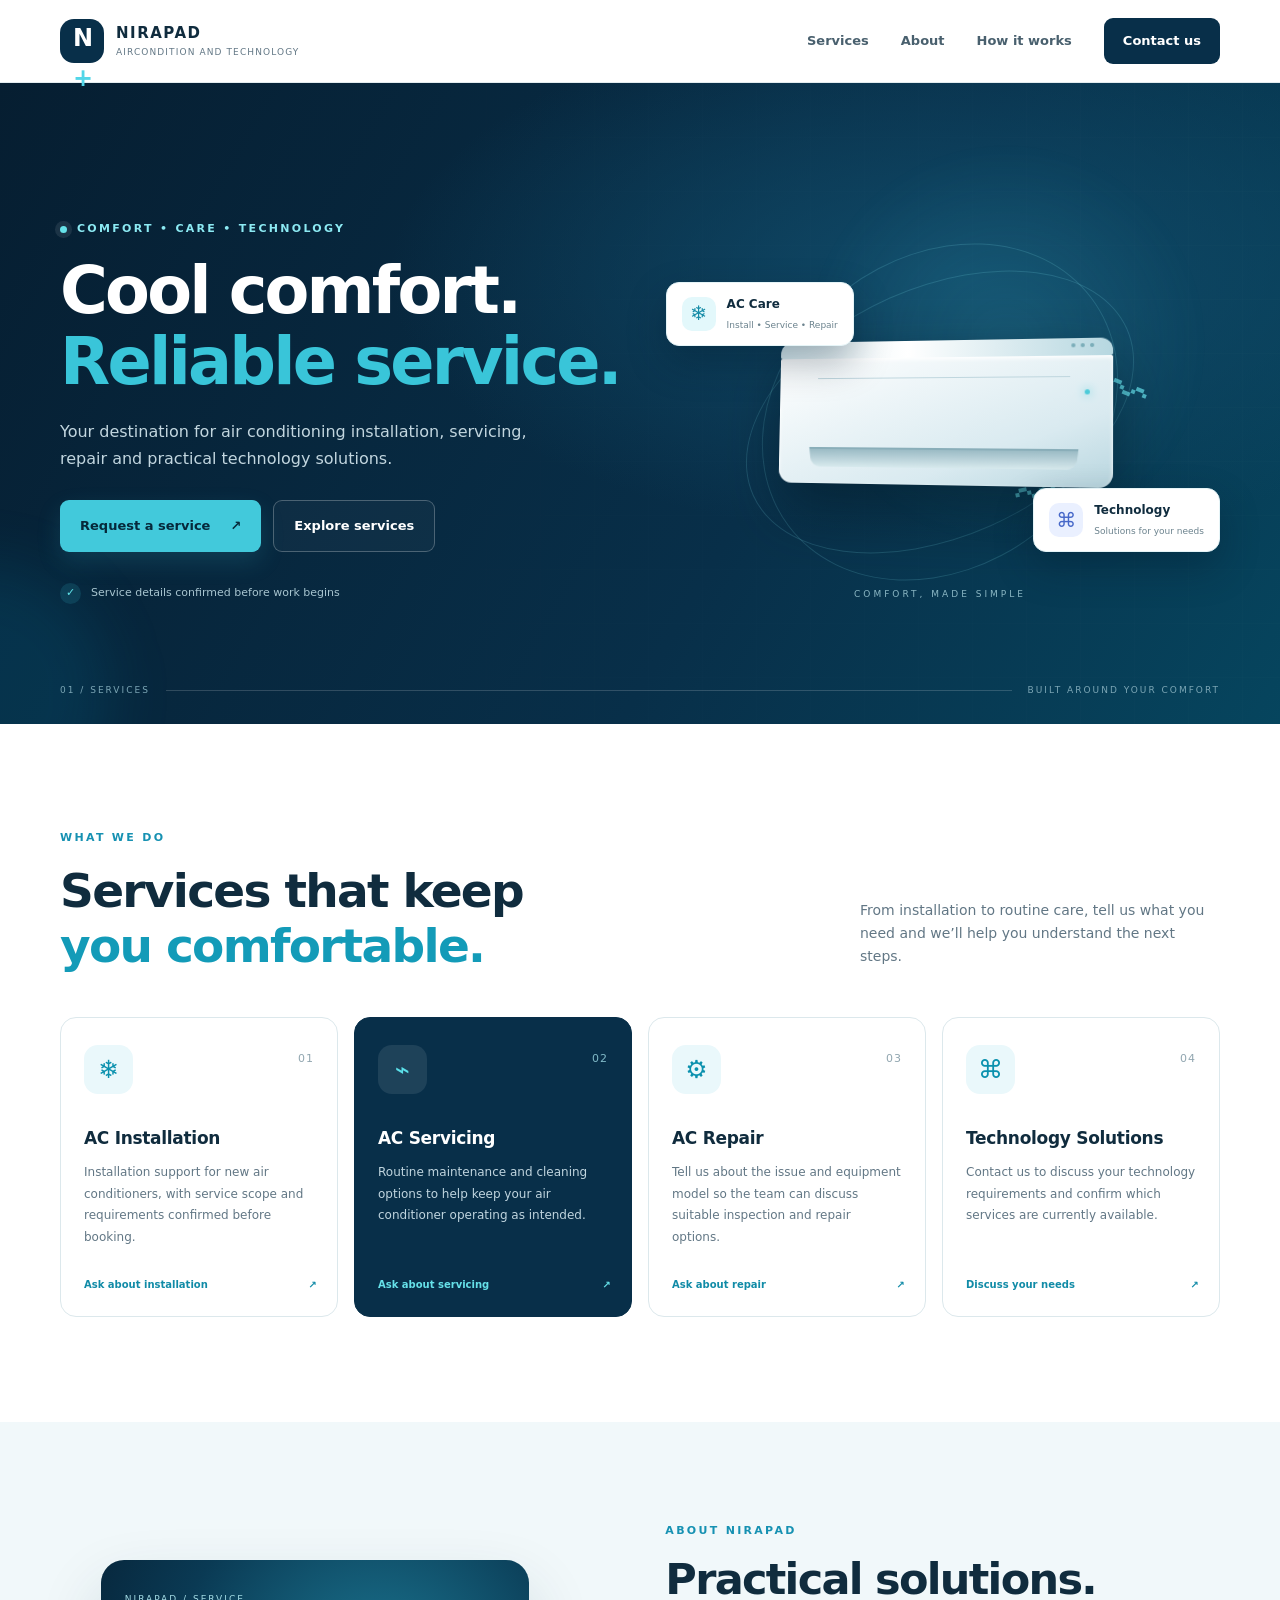
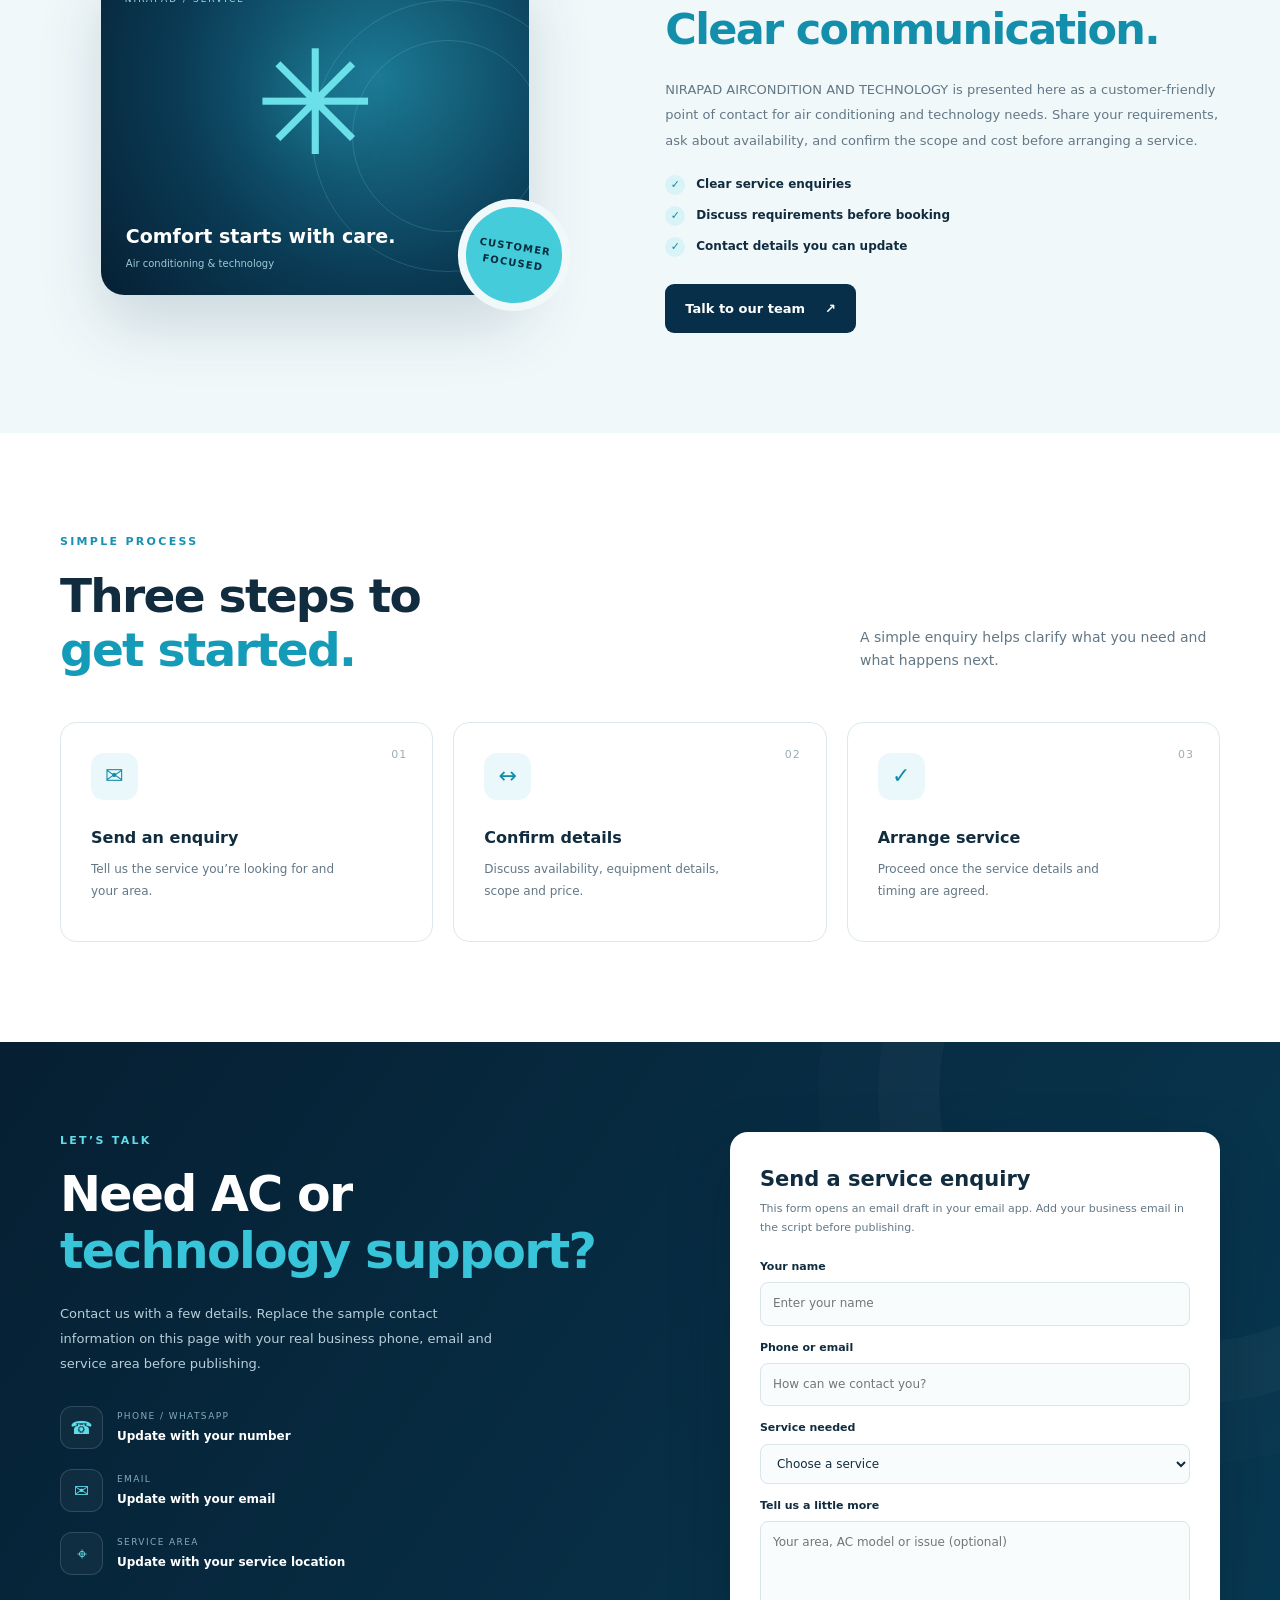
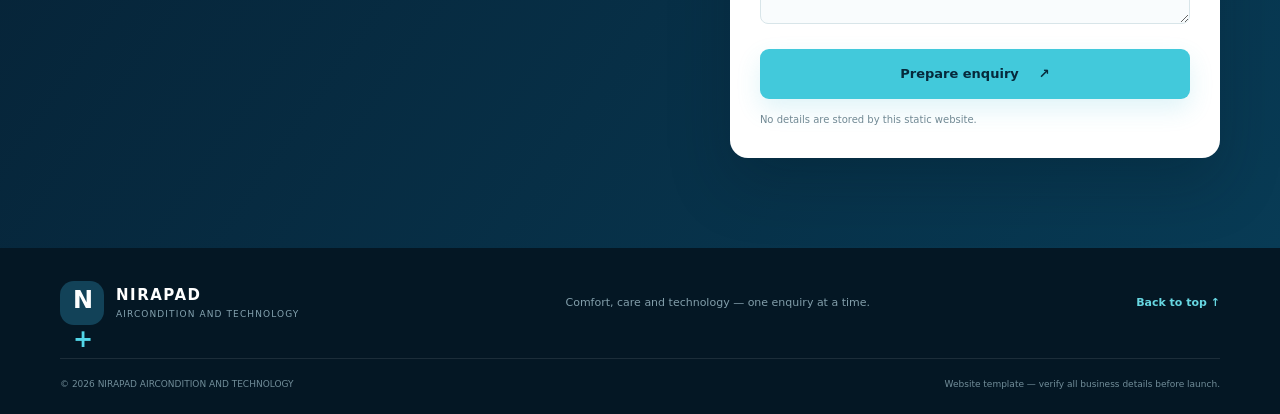
==== index.html @ 01ef5a11 "Add files via upload" ====
<!doctype html>
<html lang="en">
<head>
  <meta charset="utf-8">
  <meta name="viewport" content="width=device-width, initial-scale=1">
  <meta name="theme-color" content="#082f49">
  <meta name="description" content="NIRAPAD AIRCONDITION AND TECHNOLOGY — air conditioner installation, servicing, repair and technology solutions. Contact us for service details.">
  <meta property="og:title" content="NIRAPAD AIRCONDITION AND TECHNOLOGY">
  <meta property="og:description" content="Air conditioning and technology services.">
  <meta property="og:type" content="website">
  <title>NIRAPAD AIRCONDITION AND TECHNOLOGY | AC & Technology Services</title>
  <link rel="icon" href="assets/favicon.svg" type="image/svg+xml">
  <link rel="stylesheet" href="styles.css">
  <script type="application/ld+json">
  {
    "@context": "https://schema.org",
    "@type": "HVACBusiness",
    "name": "NIRAPAD AIRCONDITION AND TECHNOLOGY",
    "description": "Air conditioner installation, servicing, repair and technology services.",
    "areaServed": "Bangladesh",
    "serviceType": [
      "Air conditioner installation",
      "Air conditioner servicing",
      "Air conditioner repair",
      "Technology services"
    ]
  }
  </script>
</head>
<body>
  <a class="skip-link" href="#main">Skip to content</a>
  <header class="site-header">
    <div class="container nav-wrap">
      <a class="brand" href="#home" aria-label="Nirapad Aircondition and Technology home">
        <span class="brand-mark" aria-hidden="true">N<span>+</span></span>
        <span class="brand-text"><strong>NIRAPAD</strong><small>AIRCONDITION AND TECHNOLOGY</small></span>
      </a>
      <button class="menu-toggle" aria-expanded="false" aria-controls="nav-links" aria-label="Open navigation">☰</button>
      <nav id="nav-links" class="nav-links" aria-label="Main navigation">
        <a href="#services">Services</a><a href="#about">About</a><a href="#process">How it works</a><a class="nav-cta" href="#contact">Contact us</a>
      </nav>
    </div>
  </header>

  <main id="main">
    <section class="hero" id="home">
      <div class="hero-glow glow-one"></div><div class="hero-glow glow-two"></div>
      <div class="container hero-grid">
        <div class="hero-copy">
          <p class="eyebrow"><span class="pulse"></span> COMFORT • CARE • TECHNOLOGY</p>
          <h1>Cool comfort.<br><span>Reliable service.</span></h1>
          <p class="hero-lead">Your destination for air conditioning installation, servicing, repair and practical technology solutions.</p>
          <div class="hero-actions"><a class="button button-primary" href="#contact">Request a service <span aria-hidden="true">↗</span></a><a class="button button-ghost" href="#services">Explore services</a></div>
          <div class="trust-row"><span class="trust-icon">✓</span><span>Service details confirmed before work begins</span></div>
        </div>
        <div class="hero-art" aria-label="Decorative air conditioning illustration">
          <div class="art-orbit orbit-a"></div><div class="art-orbit orbit-b"></div>
          <div class="aircon-unit">
            <div class="unit-top"><span></span><span></span><span></span></div>
            <div class="unit-front"><div class="unit-line"></div><div class="unit-vent"></div><div class="unit-light"></div></div>
          </div>
          <div class="air-flow flow-a">〰</div><div class="air-flow flow-b">〰</div><div class="air-flow flow-c">〰</div>
          <div class="floating-chip chip-one"><span class="chip-icon">❄</span><span><strong>AC Care</strong><small>Install • Service • Repair</small></span></div>
          <div class="floating-chip chip-two"><span class="chip-icon chip-tech">⌘</span><span><strong>Technology</strong><small>Solutions for your needs</small></span></div>
          <div class="art-caption">COMFORT, MADE SIMPLE</div>
        </div>
      </div>
      <div class="container hero-bottom"><span>01 / SERVICES</span><span class="bottom-rule"></span><span>BUILT AROUND YOUR COMFORT</span></div>
    </section>

    <section class="section services-section" id="services">
      <div class="container">
        <div class="section-heading"><div><p class="eyebrow">WHAT WE DO</p><h2>Services that keep<br><span>you comfortable.</span></h2></div><p class="section-intro">From installation to routine care, tell us what you need and we’ll help you understand the next steps.</p></div>
        <div class="service-grid">
          <article class="service-card"><div class="service-icon">❄</div><span class="card-number">01</span><h3>AC Installation</h3><p>Installation support for new air conditioners, with service scope and requirements confirmed before booking.</p><a href="#contact" class="text-link">Ask about installation <span>↗</span></a></article>
          <article class="service-card featured"><div class="service-icon">⌁</div><span class="card-number">02</span><h3>AC Servicing</h3><p>Routine maintenance and cleaning options to help keep your air conditioner operating as intended.</p><a href="#contact" class="text-link">Ask about servicing <span>↗</span></a></article>
          <article class="service-card"><div class="service-icon">⚙</div><span class="card-number">03</span><h3>AC Repair</h3><p>Tell us about the issue and equipment model so the team can discuss suitable inspection and repair options.</p><a href="#contact" class="text-link">Ask about repair <span>↗</span></a></article>
          <article class="service-card"><div class="service-icon">⌘</div><span class="card-number">04</span><h3>Technology Solutions</h3><p>Contact us to discuss your technology requirements and confirm which services are currently available.</p><a href="#contact" class="text-link">Discuss your needs <span>↗</span></a></article>
        </div>
      </div>
    </section>

    <section class="about-section" id="about">
      <div class="container about-grid">
        <div class="about-visual"><div class="about-panel"><span class="panel-label">NIRAPAD / SERVICE</span><div class="big-snow">✳</div><div class="panel-bottom"><strong>Comfort starts with care.</strong><span>Air conditioning & technology</span></div></div><div class="about-stamp">CUSTOMER<br>FOCUSED</div></div>
        <div class="about-copy"><p class="eyebrow">ABOUT NIRAPAD</p><h2>Practical solutions.<br><span>Clear communication.</span></h2><p>NIRAPAD AIRCONDITION AND TECHNOLOGY is presented here as a customer-friendly point of contact for air conditioning and technology needs. Share your requirements, ask about availability, and confirm the scope and cost before arranging a service.</p><ul class="check-list"><li><span>✓</span> Clear service enquiries</li><li><span>✓</span> Discuss requirements before booking</li><li><span>✓</span> Contact details you can update</li></ul><a class="button button-dark" href="#contact">Talk to our team <span>↗</span></a></div>
      </div>
    </section>

    <section class="section process-section" id="process">
      <div class="container"><div class="section-heading"><div><p class="eyebrow">SIMPLE PROCESS</p><h2>Three steps to<br><span>get started.</span></h2></div><p class="section-intro">A simple enquiry helps clarify what you need and what happens next.</p></div>
        <div class="process-grid"><div class="process-step"><span class="step-no">01</span><div class="step-icon">✉</div><h3>Send an enquiry</h3><p>Tell us the service you’re looking for and your area.</p></div><div class="process-step"><span class="step-no">02</span><div class="step-icon">↔</div><h3>Confirm details</h3><p>Discuss availability, equipment details, scope and price.</p></div><div class="process-step"><span class="step-no">03</span><div class="step-icon">✓</div><h3>Arrange service</h3><p>Proceed once the service details and timing are agreed.</p></div></div>
      </div>
    </section>

    <section class="contact-section" id="contact">
      <div class="container contact-grid">
        <div class="contact-copy"><p class="eyebrow">LET’S TALK</p><h2>Need AC or<br><span>technology support?</span></h2><p>Contact us with a few details. Replace the sample contact information on this page with your real business phone, email and service area before publishing.</p>
          <div class="contact-detail"><span class="detail-icon">☎</span><div><small>PHONE / WHATSAPP</small><strong>Update with your number</strong></div></div>
          <div class="contact-detail"><span class="detail-icon">✉</span><div><small>EMAIL</small><strong>Update with your email</strong></div></div>
          <div class="contact-detail"><span class="detail-icon">⌖</span><div><small>SERVICE AREA</small><strong>Update with your service location</strong></div></div>
        </div>
        <form class="contact-form" id="enquiry-form">
          <h3>Send a service enquiry</h3><p>This form opens an email draft in your email app. Add your business email in the script before publishing.</p>
          <label for="customer-name">Your name</label><input id="customer-name" name="name" autocomplete="name" placeholder="Enter your name" required>
          <label for="customer-contact">Phone or email</label><input id="customer-contact" name="contact" placeholder="How can we contact you?" required>
          <label for="service-type">Service needed</label><select id="service-type" name="service" required><option value="">Choose a service</option><option>AC Installation</option><option>AC Servicing</option><option>AC Repair</option><option>Technology Solutions</option><option>Other enquiry</option></select>
          <label for="message">Tell us a little more</label><textarea id="message" name="message" rows="4" placeholder="Your area, AC model or issue (optional)"></textarea>
          <button class="button button-primary form-submit" type="submit">Prepare enquiry <span>↗</span></button>
          <p class="form-note" id="form-note" role="status">No details are stored by this static website.</p>
        </form>
      </div>
    </section>
  </main>
  <footer class="site-footer"><div class="container footer-main"><a class="brand brand-footer" href="#home"><span class="brand-mark">N<span>+</span></span><span class="brand-text"><strong>NIRAPAD</strong><small>AIRCONDITION AND TECHNOLOGY</small></span></a><p>Comfort, care and technology — one enquiry at a time.</p><a href="#home" class="back-top">Back to top ↑</a></div><div class="container footer-bottom"><span>© <span id="year"></span> NIRAPAD AIRCONDITION AND TECHNOLOGY</span><span>Website template — verify all business details before launch.</span></div></footer>
  <script src="script.js"></script>
</body>
</html>
---- styles.css ----
:root{--navy:#082f49;--deep:#061e31;--blue:#0b789a;--cyan:#52d6e8;--ice:#eaf8fb;--ink:#102c3e;--muted:#627785;--white:#fff;--line:#dce8ec;--radius:20px;--shadow:0 22px 60px rgba(4,36,55,.12)}*{box-sizing:border-box}html{scroll-behavior:smooth;scroll-padding-top:90px}body{margin:0;font-family:Inter,ui-sans-serif,system-ui,-apple-system,BlinkMacSystemFont,"Segoe UI",sans-serif;color:var(--ink);background:#fff;line-height:1.65}a{color:inherit;text-decoration:none}button,input,select,textarea{font:inherit}.container{width:min(1160px,calc(100% - 44px));margin-inline:auto}.skip-link{position:absolute;left:-999px;top:10px;background:#fff;padding:10px;z-index:100}.skip-link:focus{left:10px}.site-header{position:sticky;top:0;z-index:50;background:rgba(255,255,255,.94);backdrop-filter:blur(14px);border-bottom:1px solid rgba(220,232,236,.8)}.nav-wrap{height:82px;display:flex;align-items:center;justify-content:space-between;gap:24px}.brand{display:flex;align-items:center;gap:12px}.brand-mark{width:44px;height:44px;border-radius:14px;display:grid;place-items:center;background:var(--navy);color:#fff;font-size:24px;font-weight:900;letter-spacing:-2px;position:relative}.brand-mark span{color:var(--cyan)}.brand-text{display:flex;flex-direction:column;line-height:1.2}.brand-text strong{font-size:15px;letter-spacing:1.5px}.brand-text small{font-size:9px;letter-spacing:1.1px;color:var(--muted);margin-top:5px}.nav-links{display:flex;align-items:center;gap:32px;font-size:13px;font-weight:650;color:#49606e}.nav-links a:hover{color:var(--blue)}.nav-links .nav-cta{padding:12px 19px;border-radius:9px;background:var(--navy);color:#fff}.menu-toggle{display:none;border:0;background:var(--ice);border-radius:10px;padding:9px 12px;color:var(--navy);font-size:20px}.hero{position:relative;overflow:hidden;background:radial-gradient(ellipse at 75% 30%,#104a68 0%,transparent 42%),linear-gradient(120deg,#061e31 0%,#082f49 60%,#06455e 100%);color:#fff;padding:94px 0 26px}.hero:after{content:"";position:absolute;inset:0;opacity:.13;background-image:linear-gradient(rgba(255,255,255,.08) 1px,transparent 1px),linear-gradient(90deg,rgba(255,255,255,.08) 1px,transparent 1px);background-size:54px 54px;mask-image:linear-gradient(90deg,transparent,#000)}.hero-glow{position:absolute;border-radius:50%;filter:blur(2px);pointer-events:none}.glow-one{width:420px;height:420px;right:5%;top:8%;background:radial-gradient(circle,rgba(82,214,232,.13),transparent 68%)}.glow-two{width:260px;height:260px;left:-150px;bottom:-100px;background:rgba(0,167,208,.12);filter:blur(30px)}.hero-grid{position:relative;z-index:1;display:grid;grid-template-columns:1fr 1fr;align-items:center;gap:40px;min-height:470px}.eyebrow{font-size:11px;letter-spacing:2.3px;font-weight:800;color:#1691b2;margin:0 0 17px}.hero .eyebrow{color:#8ceaf3;display:flex;align-items:center;gap:10px}.pulse{width:7px;height:7px;background:#66e2e9;border-radius:50%;box-shadow:0 0 0 5px #ffffff16}.hero h1{font-size:clamp(42px,5.1vw,68px);letter-spacing:-2.8px;line-height:1.08;margin:0;font-weight:800}.hero h1 span,.section-heading h2 span,.about-copy h2 span,.contact-copy h2 span{color:#39c5d9}.hero-lead{max-width:480px;color:#c2d6df;font-size:16px;margin:23px 0 28px}.hero-actions{display:flex;gap:12px;flex-wrap:wrap}.button{display:inline-flex;align-items:center;justify-content:center;gap:20px;border:0;border-radius:9px;padding:14px 20px;font-size:13px;font-weight:750;cursor:pointer;transition:transform .2s,background .2s}.button:hover{transform:translateY(-2px)}.button-primary{background:#42c9db;color:#06293b;box-shadow:0 10px 24px #35b9d229}.button-ghost{border:1px solid #ffffff40;color:#fff;background:#ffffff08}.button-dark{background:var(--navy);color:#fff}.trust-row{display:flex;align-items:center;gap:10px;color:#a8c5d0;font-size:11px;margin-top:31px}.trust-icon{display:grid;place-items:center;width:21px;height:21px;border-radius:50%;background:#36c5d526;color:#60e3e9;font-weight:900}.hero-art{height:400px;position:relative;display:grid;place-items:center}.aircon-unit{width:min(340px,76%);height:145px;position:relative;z-index:3;filter:drop-shadow(0 28px 30px #00111e80);transform:perspective(900px) rotateY(-12deg) rotateX(3deg)}.unit-top{height:17px;background:linear-gradient(90deg,#dceef3,#fff 40%,#b6d7e0);border-radius:12px 12px 2px 2px;display:flex;justify-content:flex-end;gap:5px;padding:5px 18px}.unit-top span{width:4px;height:4px;border-radius:50%;background:#7aadb9}.unit-front{height:128px;background:linear-gradient(160deg,#fff,#d9eaf0 70%,#b8d6df);border-radius:2px 2px 14px 14px;position:relative;box-shadow:inset 0 2px 4px #fff}.unit-line{position:absolute;left:12%;right:12%;top:20px;height:1px;background:#bfd6de}.unit-vent{position:absolute;left:10%;right:10%;bottom:17px;height:20px;border-radius:0 0 9px 9px;background:linear-gradient(#9bbbc5,#d7e9ed);border-top:2px solid #89aeb9;transform:perspective(100px) rotateX(-5deg)}.unit-light{position:absolute;right:22px;top:33px;width:5px;height:5px;background:#4ccbd9;border-radius:50%;box-shadow:0 0 9px #4ccbd9}.art-orbit{position:absolute;border:1px solid #7adbe52e;border-radius:50%;transform:rotate(-24deg)}.orbit-a{width:410px;height:250px}.orbit-b{width:310px;height:380px;transform:rotate(53deg)}.air-flow{position:absolute;color:#60d9e6;font-size:64px;font-weight:200;opacity:.8}.flow-a{top:68px;left:22%;transform:rotate(-23deg)}.flow-b{right:13%;top:125px;transform:rotate(22deg)}.flow-c{right:25%;bottom:65px;transform:rotate(-12deg)}.floating-chip{position:absolute;z-index:4;display:flex;align-items:center;gap:11px;background:#fff;color:var(--ink);border:1px solid #e5f4f7;border-radius:13px;padding:12px 15px;box-shadow:0 16px 38px #001b2c55}.floating-chip strong,.floating-chip small{display:block}.floating-chip strong{font-size:12px}.floating-chip small{font-size:9px;color:#6c838e;margin-top:3px}.chip-icon{width:34px;height:34px;display:grid;place-items:center;border-radius:10px;background:#e3f8fb;color:#168ca7;font-size:20px}.chip-tech{background:#eaf0ff;color:#4768c9}.chip-one{left:1%;top:70px}.chip-two{right:0;bottom:60px}.art-caption{position:absolute;bottom:10px;font-size:9px;letter-spacing:3px;color:#8bb7c4}.hero-bottom{position:relative;z-index:1;display:flex;align-items:center;gap:16px;color:#7ca6b5;font-size:9px;letter-spacing:2px;margin-top:36px}.bottom-rule{height:1px;flex:1;background:#ffffff2a}.section{padding:105px 0}.section-heading{display:flex;align-items:end;justify-content:space-between;gap:40px;margin-bottom:44px}.section-heading h2,.about-copy h2,.contact-copy h2{font-size:clamp(32px,4vw,47px);line-height:1.16;letter-spacing:-1.7px;margin:0;font-weight:800}.section-heading h2 span{color:#139bb8}.section-intro{max-width:360px;color:var(--muted);font-size:14px;margin:0 0 5px}.service-grid{display:grid;grid-template-columns:repeat(4,1fr);gap:16px}.service-card{position:relative;border:1px solid var(--line);border-radius:16px;padding:27px 23px 24px;min-height:300px;transition:transform .25s,box-shadow .25s,border .25s;background:#fff;overflow:hidden}.service-card:hover{transform:translateY(-5px);box-shadow:var(--shadow);border-color:#a5dce5}.service-card.featured{background:var(--navy);color:#fff;border-color:var(--navy)}.service-icon{width:49px;height:49px;border-radius:14px;background:var(--ice);color:#0b91ae;display:grid;place-items:center;font-size:25px;margin-bottom:30px}.featured .service-icon{background:#ffffff17;color:#5be0e9}.card-number{position:absolute;right:23px;top:32px;font-size:11px;color:#91a6b0;letter-spacing:1px}.featured .card-number{color:#80b9c7}.service-card h3{font-size:17px;margin:0 0 10px;letter-spacing:-.3px}.service-card p{font-size:12px;line-height:1.8;color:var(--muted);margin:0 0 21px}.featured p{color:#c0d5df}.text-link{position:absolute;bottom:23px;left:23px;right:20px;font-size:10px;font-weight:800;color:#118ba7;display:flex;justify-content:space-between;gap:8px}.featured .text-link{color:#66e1e9}.about-section{background:#f1f8fa;padding:100px 0}.about-grid{display:grid;grid-template-columns:.92fr 1fr;gap:95px;align-items:center}.about-visual{height:400px;position:relative;display:grid;place-items:center}.about-panel{height:335px;width:84%;border-radius:23px;background:radial-gradient(circle at 65% 35%,#1c7994,#0a3a54 58%,#061f33);position:relative;overflow:hidden;box-shadow:0 30px 65px #06354c29;color:#fff;padding:24px}.about-panel:before,.about-panel:after{content:"";position:absolute;border:1px solid #9ae8f12b;border-radius:50%;width:270px;height:270px;right:-55px;top:40px}.about-panel:after{width:190px;height:190px;right:-15px;top:80px}.panel-label{font-size:9px;letter-spacing:2px;color:#a4dce5}.big-snow{position:absolute;left:50%;top:43%;transform:translate(-50%,-50%);font-size:145px;color:#6ce0e9;text-shadow:0 0 60px #35d5e64f}.panel-bottom{position:absolute;bottom:23px;left:25px;display:flex;flex-direction:column;z-index:1}.panel-bottom strong{font-size:19px}.panel-bottom span{font-size:10px;color:#9ec9d4;margin-top:3px}.about-stamp{position:absolute;right:0;bottom:17px;background:#44ccdb;color:#062b3c;border:8px solid #f1f8fa;border-radius:50%;width:112px;height:112px;display:grid;place-items:center;text-align:center;font-size:10px;font-weight:900;letter-spacing:1.2px;transform:rotate(9deg)}.about-copy .eyebrow{margin-bottom:15px}.about-copy h2{font-size:clamp(31px,3.5vw,43px)}.about-copy h2 span{color:#138eab}.about-copy>p:not(.eyebrow){font-size:13px;color:var(--muted);line-height:1.95;margin:22px 0}.check-list{list-style:none;padding:0;margin:0 0 27px;display:grid;gap:11px;font-size:12px;font-weight:650}.check-list li{display:flex;gap:11px;align-items:center}.check-list span{display:grid;place-items:center;width:20px;height:20px;border-radius:50%;background:#d8f4f6;color:#0d8ca7;font-size:11px}.process-section{padding:100px 0}.process-grid{display:grid;grid-template-columns:repeat(3,1fr);gap:20px}.process-step{position:relative;padding:30px;border:1px solid var(--line);border-radius:16px;min-height:220px}.step-no{position:absolute;right:25px;top:23px;font-size:11px;color:#9aaeb8;letter-spacing:1px}.step-icon{width:47px;height:47px;display:grid;place-items:center;border-radius:13px;background:var(--ice);color:#118da9;font-size:22px;margin-bottom:25px}.process-step h3{font-size:16px;margin:0 0 8px}.process-step p{font-size:12px;color:var(--muted);line-height:1.8;margin:0;max-width:260px}.contact-section{padding:90px 0;background:linear-gradient(125deg,#061f32,#083b55);color:#fff;position:relative;overflow:hidden}.contact-section:after{content:"";position:absolute;width:500px;height:500px;border-radius:50%;border:1px solid #ffffff0c;right:-160px;top:-200px;box-shadow:0 0 0 60px #ffffff05,0 0 0 120px #ffffff03}.contact-grid{position:relative;z-index:1;display:grid;grid-template-columns:1fr .86fr;gap:100px;align-items:start}.contact-copy .eyebrow{color:#62dce8}.contact-copy h2{font-size:clamp(34px,4vw,49px)}.contact-copy>p:not(.eyebrow){font-size:13px;color:#b8ced8;line-height:1.9;max-width:450px;margin:22px 0 30px}.contact-detail{display:flex;align-items:center;gap:14px;margin:20px 0}.detail-icon{width:43px;height:43px;border:1px solid #ffffff24;background:#ffffff0a;border-radius:12px;display:grid;place-items:center;color:#60dce7;font-size:18px}.contact-detail small,.contact-detail strong{display:block}.contact-detail small{font-size:9px;letter-spacing:1.4px;color:#83acbb}.contact-detail strong{font-size:12px;margin-top:4px;color:#fff}.contact-form{background:#fff;color:var(--ink);border-radius:18px;padding:30px;box-shadow:0 25px 60px #00172540}.contact-form h3{font-size:21px;margin:0 0 4px}.contact-form>p{font-size:11px;color:var(--muted);margin:0 0 20px;line-height:1.7}.contact-form label{display:block;font-size:11px;font-weight:750;margin:13px 0 6px}.contact-form input,.contact-form select,.contact-form textarea{width:100%;border:1px solid #d8e5e9;background:#f9fcfd;border-radius:8px;padding:11px 12px;font-size:12px;color:var(--ink);outline:none}.contact-form input:focus,.contact-form select:focus,.contact-form textarea:focus{border-color:#36b9cb;box-shadow:0 0 0 3px #36b9cb1b}.contact-form textarea{resize:vertical}.form-submit{width:100%;margin-top:17px}.form-note{font-size:10px!important;color:#718994!important;margin:12px 0 0!important}.site-footer{background:#041724;color:#b1c5ce}.footer-main{min-height:110px;display:flex;align-items:center;justify-content:space-between;gap:20px}.brand-footer .brand-mark{background:#124258}.brand-footer .brand-text strong{color:#fff}.brand-footer .brand-text small{color:#85a3b0}.footer-main>p{font-size:11px;color:#829eaa}.back-top{font-size:11px;font-weight:700;color:#67d7e2}.footer-bottom{padding:18px 0 22px;border-top:1px solid #ffffff18;display:flex;justify-content:space-between;gap:20px;font-size:9px;color:#718d99}.footer-bottom span:last-child{text-align:right}
@media(max-width:980px){.hero-grid{gap:10px}.hero-art{transform:scale(.94)}.service-grid{grid-template-columns:repeat(2,1fr)}.service-card{min-height:260px}.about-grid{gap:45px}.contact-grid{gap:45px}.hero h1{font-size:55px}}
@media(max-width:720px){.container{width:min(100% - 32px,560px)}.nav-wrap{height:72px}.brand-mark{width:39px;height:39px}.brand-text strong{font-size:13px}.brand-text small{font-size:8px}.menu-toggle{display:block}.nav-links{display:none;position:absolute;top:72px;left:0;right:0;padding:18px 22px 22px;background:#fff;border-bottom:1px solid var(--line);box-shadow:0 15px 20px #082f4910;flex-direction:column;align-items:stretch;gap:0}.nav-links.open{display:flex}.nav-links a{padding:12px 5px}.nav-links .nav-cta{text-align:center;margin-top:8px}.hero{padding:65px 0 22px}.hero-grid{grid-template-columns:1fr;gap:0}.hero h1{font-size:clamp(44px,12vw,60px)}.hero-lead{font-size:14px;max-width:460px}.hero-art{height:330px;margin-top:5px;transform:none}.aircon-unit{width:270px;height:125px}.unit-front{height:108px}.orbit-a{width:330px;height:210px}.orbit-b{width:250px;height:320px}.chip-one{left:0;top:34px}.chip-two{right:0;bottom:34px}.floating-chip{padding:9px 10px;gap:7px}.floating-chip small{font-size:8px}.floating-chip strong{font-size:10px}.chip-icon{width:29px;height:29px}.flow-a{left:14%;top:68px}.flow-b{right:9%;top:98px}.flow-c{right:18%;bottom:44px}.art-caption{bottom:0}.hero-bottom{margin-top:28px;font-size:8px;letter-spacing:1px}.section{padding:72px 0}.section-heading{display:block;margin-bottom:30px}.section-heading h2,.about-copy h2{font-size:36px}.section-intro{margin-top:18px;font-size:13px}.service-grid{gap:12px}.service-card{padding:20px 17px 48px;min-height:280px}.service-icon{margin-bottom:23px;width:43px;height:43px}.card-number{right:17px;top:25px}.service-card h3{font-size:15px}.service-card p{font-size:11px}.text-link{left:17px;bottom:18px;font-size:9px}.about-section{padding:70px 0}.about-grid{grid-template-columns:1fr;gap:32px}.about-visual{height:330px;max-width:460px;width:100%;margin:auto}.about-panel{height:290px;width:85%}.big-snow{font-size:120px}.about-stamp{width:95px;height:95px;font-size:9px}.about-copy h2{font-size:35px}.process-section{padding:70px 0}.process-grid{grid-template-columns:1fr;gap:12px}.process-step{min-height:0;padding:23px}.step-icon{margin-bottom:17px}.contact-section{padding:70px 0}.contact-grid{grid-template-columns:1fr;gap:35px}.contact-copy h2{font-size:39px}.contact-form{padding:24px 20px}.footer-main{padding:25px 0;align-items:flex-start;flex-direction:column;gap:14px}.footer-main>p{margin:0}.footer-bottom{flex-direction:column;gap:8px}.footer-bottom span:last-child{text-align:left}}
@media(max-width:390px){.container{width:calc(100% - 26px)}.brand{gap:8px}.brand-text strong{font-size:11px;letter-spacing:1px}.brand-text small{font-size:7px;letter-spacing:.7px}.service-grid{grid-template-columns:1fr}.service-card{min-height:235px}.hero-actions .button{padding:12px 14px;gap:10px}.floating-chip{max-width:175px}.chip-two{right:-3px}.chip-one{left:-3px}}
@media(prefers-reduced-motion:reduce){html{scroll-behavior:auto}*,*:before,*:after{transition:none!important}}
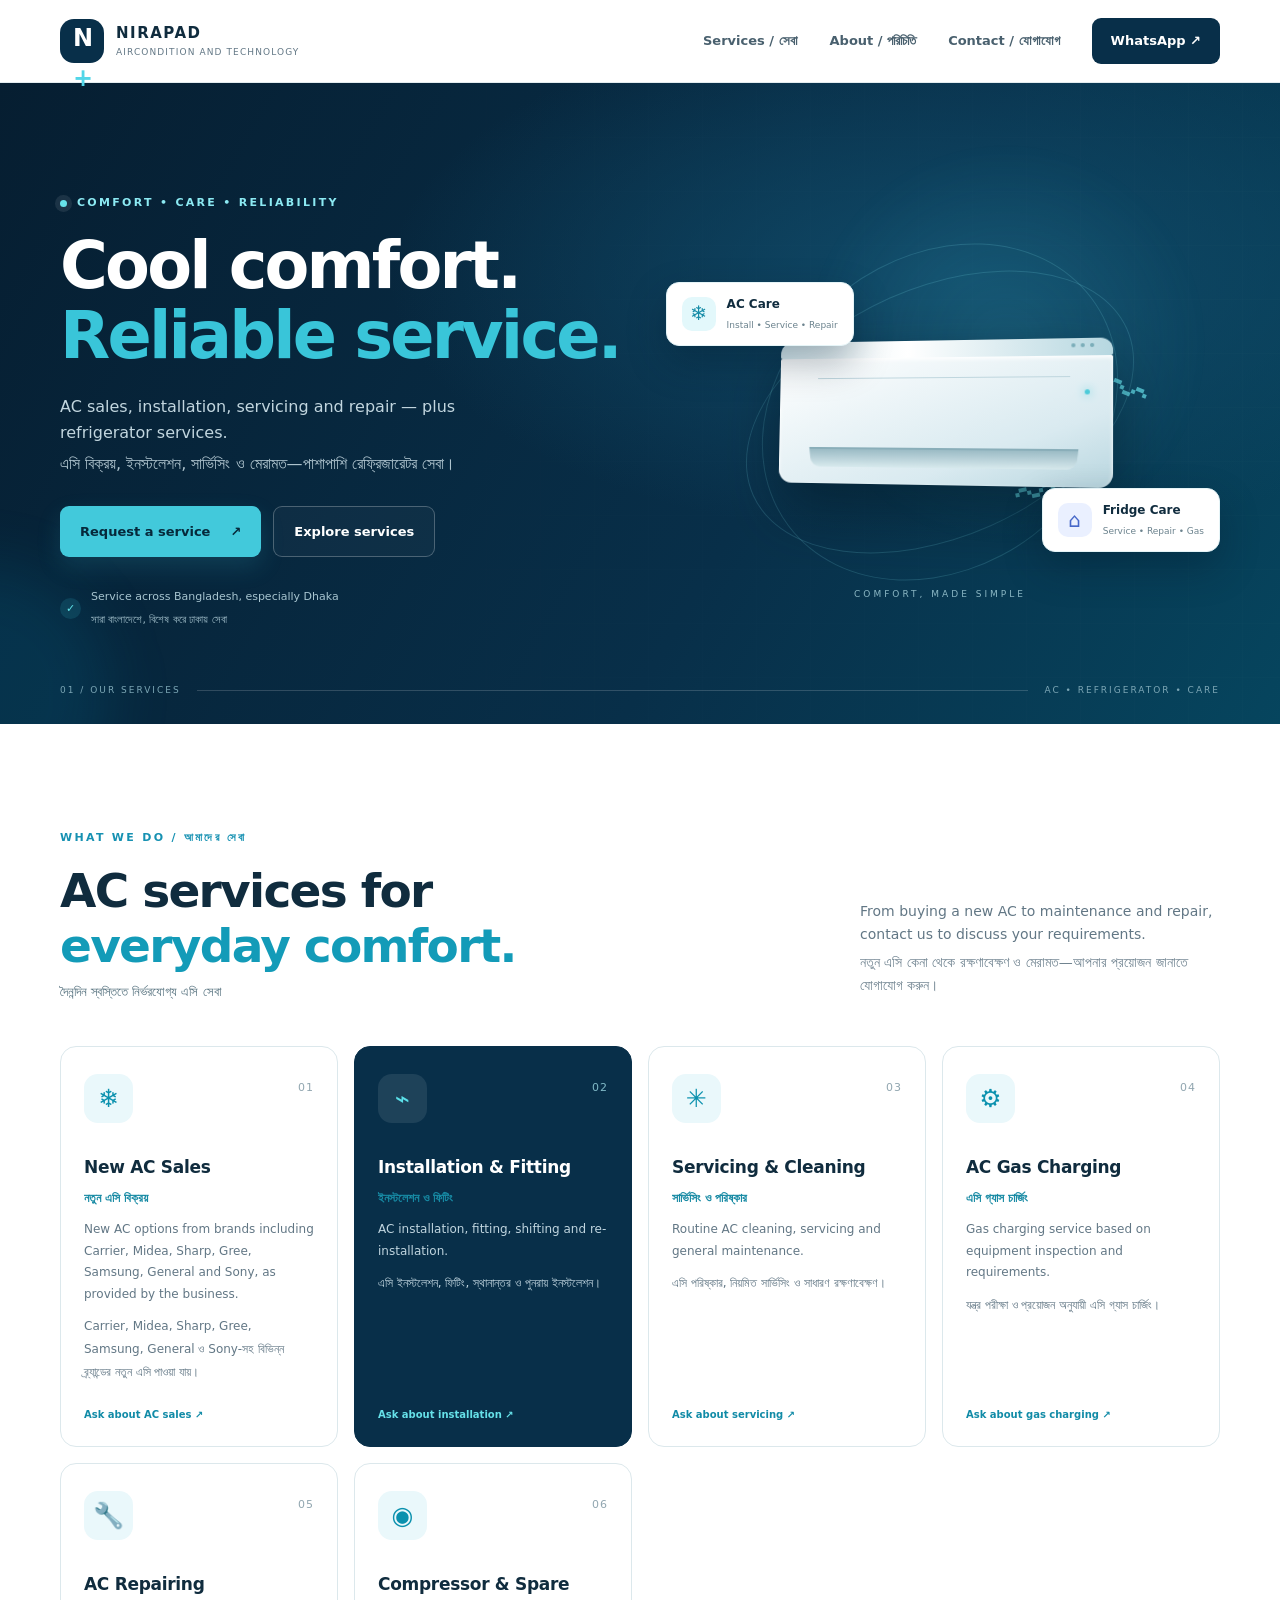
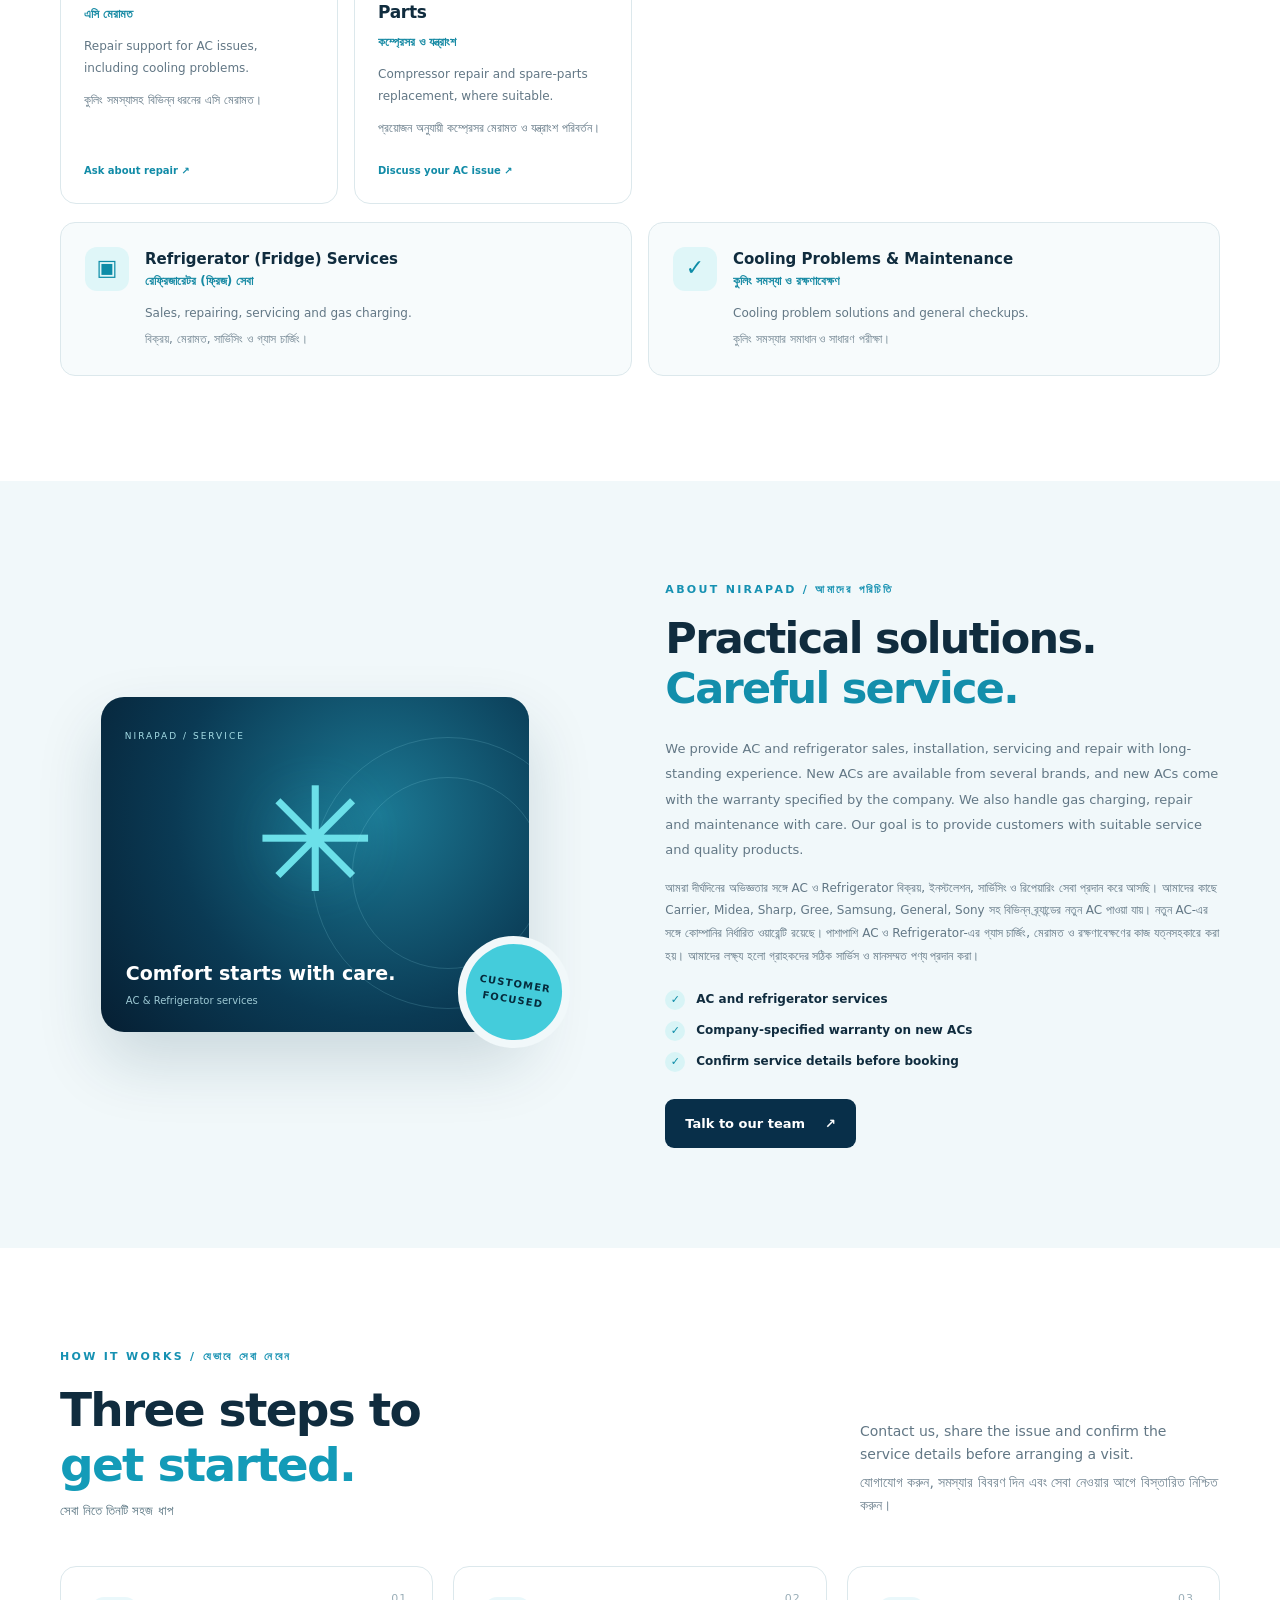
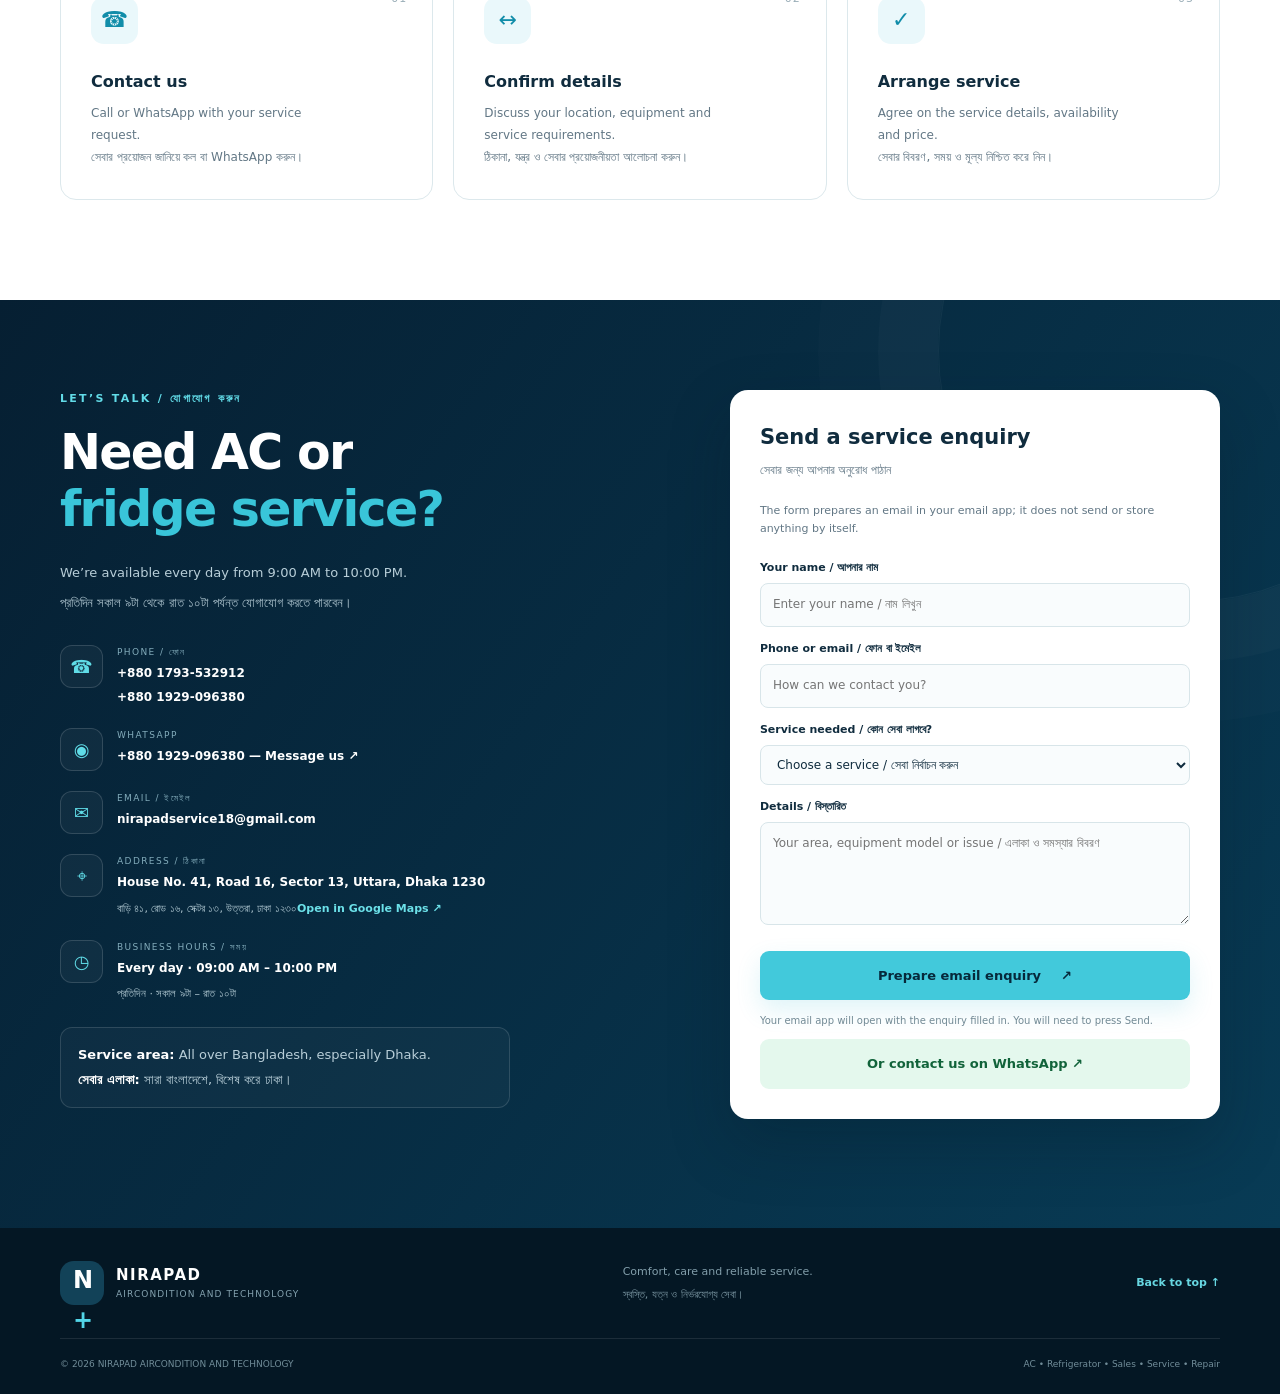
==== commit e23c53bc: "Update website with business details" ====
--- a/index.html
+++ b/index.html
@@ -4,26 +4,33 @@
   <meta charset="utf-8">
   <meta name="viewport" content="width=device-width, initial-scale=1">
   <meta name="theme-color" content="#082f49">
-  <meta name="description" content="NIRAPAD AIRCONDITION AND TECHNOLOGY — air conditioner installation, servicing, repair and technology solutions. Contact us for service details.">
-  <meta property="og:title" content="NIRAPAD AIRCONDITION AND TECHNOLOGY">
-  <meta property="og:description" content="Air conditioning and technology services.">
+  <meta name="description" content="NIRAPAD AIRCONDITION AND TECHNOLOGY provides AC sales, installation, servicing, repair and refrigerator services across Bangladesh, especially Dhaka.">
+  <meta name="robots" content="index, follow">
+  <meta property="og:title" content="NIRAPAD AIRCONDITION AND TECHNOLOGY | AC & Refrigerator Services">
+  <meta property="og:description" content="AC sales, installation, servicing, repair and refrigerator services. Call or WhatsApp NIRAPAD.">
   <meta property="og:type" content="website">
-  <title>NIRAPAD AIRCONDITION AND TECHNOLOGY | AC & Technology Services</title>
+  <meta property="og:url" content="https://makluburlabib-lang.github.io/nirapad-aircon-technology/">
+  <title>NIRAPAD AIRCONDITION AND TECHNOLOGY | AC & Refrigerator Services</title>
   <link rel="icon" href="assets/favicon.svg" type="image/svg+xml">
+  <link rel="canonical" href="https://makluburlabib-lang.github.io/nirapad-aircon-technology/">
   <link rel="stylesheet" href="styles.css">
   <script type="application/ld+json">
   {
-    "@context": "https://schema.org",
-    "@type": "HVACBusiness",
-    "name": "NIRAPAD AIRCONDITION AND TECHNOLOGY",
-    "description": "Air conditioner installation, servicing, repair and technology services.",
-    "areaServed": "Bangladesh",
-    "serviceType": [
-      "Air conditioner installation",
-      "Air conditioner servicing",
-      "Air conditioner repair",
-      "Technology services"
-    ]
+    "@context":"https://schema.org",
+    "@type":"HVACBusiness",
+    "name":"NIRAPAD AIRCONDITION AND TECHNOLOGY",
+    "description":"AC sales, installation, servicing, repair and refrigerator sales and repair services.",
+    "url":"https://makluburlabib-lang.github.io/nirapad-aircon-technology/",
+    "telephone":["+8801793532912","+8801929096380"],
+    "email":"nirapadservice18@gmail.com",
+    "address":{"@type":"PostalAddress","streetAddress":"House no. 41, Road 16, Sector 13, Uttara","addressLocality":"Dhaka","postalCode":"1230","addressCountry":"BD"},
+    "areaServed":{"@type":"Country","name":"Bangladesh"},
+    "openingHours":"Mo-Su 09:00-22:00",
+    "priceRange":"Contact for pricing",
+    "hasOfferCatalog":{"@type":"OfferCatalog","name":"AC and Refrigerator Services","itemListElement":[
+      {"@type":"OfferCatalog","name":"AC sales, installation, servicing, gas charging, repair, shifting, compressor repair, spare parts, cooling problem diagnosis and maintenance"},
+      {"@type":"OfferCatalog","name":"Refrigerator sales, repair, servicing and gas charging"}
+    ]}
   }
   </script>
 </head>
@@ -31,88 +38,65 @@
   <a class="skip-link" href="#main">Skip to content</a>
   <header class="site-header">
     <div class="container nav-wrap">
-      <a class="brand" href="#home" aria-label="Nirapad Aircondition and Technology home">
-        <span class="brand-mark" aria-hidden="true">N<span>+</span></span>
-        <span class="brand-text"><strong>NIRAPAD</strong><small>AIRCONDITION AND TECHNOLOGY</small></span>
-      </a>
+      <a class="brand" href="#home" aria-label="Nirapad home"><span class="brand-mark">N<span>+</span></span><span class="brand-text"><strong>NIRAPAD</strong><small>AIRCONDITION AND TECHNOLOGY</small></span></a>
       <button class="menu-toggle" aria-expanded="false" aria-controls="nav-links" aria-label="Open navigation">☰</button>
-      <nav id="nav-links" class="nav-links" aria-label="Main navigation">
-        <a href="#services">Services</a><a href="#about">About</a><a href="#process">How it works</a><a class="nav-cta" href="#contact">Contact us</a>
-      </nav>
+      <nav id="nav-links" class="nav-links" aria-label="Main navigation"><a href="#services">Services / সেবা</a><a href="#about">About / পরিচিতি</a><a href="#contact">Contact / যোগাযোগ</a><a class="nav-cta" href="https://wa.me/8801929096380" target="_blank" rel="noopener">WhatsApp ↗</a></nav>
     </div>
   </header>
-
   <main id="main">
     <section class="hero" id="home">
       <div class="hero-glow glow-one"></div><div class="hero-glow glow-two"></div>
       <div class="container hero-grid">
         <div class="hero-copy">
-          <p class="eyebrow"><span class="pulse"></span> COMFORT • CARE • TECHNOLOGY</p>
+          <p class="eyebrow"><span class="pulse"></span> COMFORT • CARE • RELIABILITY</p>
           <h1>Cool comfort.<br><span>Reliable service.</span></h1>
-          <p class="hero-lead">Your destination for air conditioning installation, servicing, repair and practical technology solutions.</p>
-          <div class="hero-actions"><a class="button button-primary" href="#contact">Request a service <span aria-hidden="true">↗</span></a><a class="button button-ghost" href="#services">Explore services</a></div>
-          <div class="trust-row"><span class="trust-icon">✓</span><span>Service details confirmed before work begins</span></div>
+          <p class="hero-lead">AC sales, installation, servicing and repair — plus refrigerator services.<br><span class="bn-line">এসি বিক্রয়, ইনস্টলেশন, সার্ভিসিং ও মেরামত—পাশাপাশি রেফ্রিজারেটর সেবা।</span></p>
+          <div class="hero-actions"><a class="button button-primary" href="#contact">Request a service <span>↗</span></a><a class="button button-ghost" href="#services">Explore services</a></div>
+          <div class="trust-row"><span class="trust-icon">✓</span><span>Service across Bangladesh, especially Dhaka<br><span class="bn-line">সারা বাংলাদেশে, বিশেষ করে ঢাকায় সেবা</span></span></div>
         </div>
-        <div class="hero-art" aria-label="Decorative air conditioning illustration">
-          <div class="art-orbit orbit-a"></div><div class="art-orbit orbit-b"></div>
-          <div class="aircon-unit">
-            <div class="unit-top"><span></span><span></span><span></span></div>
-            <div class="unit-front"><div class="unit-line"></div><div class="unit-vent"></div><div class="unit-light"></div></div>
-          </div>
-          <div class="air-flow flow-a">〰</div><div class="air-flow flow-b">〰</div><div class="air-flow flow-c">〰</div>
-          <div class="floating-chip chip-one"><span class="chip-icon">❄</span><span><strong>AC Care</strong><small>Install • Service • Repair</small></span></div>
-          <div class="floating-chip chip-two"><span class="chip-icon chip-tech">⌘</span><span><strong>Technology</strong><small>Solutions for your needs</small></span></div>
-          <div class="art-caption">COMFORT, MADE SIMPLE</div>
-        </div>
+        <div class="hero-art" aria-label="Decorative air conditioning illustration"><div class="art-orbit orbit-a"></div><div class="art-orbit orbit-b"></div><div class="aircon-unit"><div class="unit-top"><span></span><span></span><span></span></div><div class="unit-front"><div class="unit-line"></div><div class="unit-vent"></div><div class="unit-light"></div></div></div><div class="air-flow flow-a">〰</div><div class="air-flow flow-b">〰</div><div class="air-flow flow-c">〰</div><div class="floating-chip chip-one"><span class="chip-icon">❄</span><span><strong>AC Care</strong><small>Install • Service • Repair</small></span></div><div class="floating-chip chip-two"><span class="chip-icon chip-tech">⌂</span><span><strong>Fridge Care</strong><small>Service • Repair • Gas</small></span></div><div class="art-caption">COMFORT, MADE SIMPLE</div></div>
       </div>
-      <div class="container hero-bottom"><span>01 / SERVICES</span><span class="bottom-rule"></span><span>BUILT AROUND YOUR COMFORT</span></div>
+      <div class="container hero-bottom"><span>01 / OUR SERVICES</span><span class="bottom-rule"></span><span>AC • REFRIGERATOR • CARE</span></div>
     </section>
 
     <section class="section services-section" id="services">
       <div class="container">
-        <div class="section-heading"><div><p class="eyebrow">WHAT WE DO</p><h2>Services that keep<br><span>you comfortable.</span></h2></div><p class="section-intro">From installation to routine care, tell us what you need and we’ll help you understand the next steps.</p></div>
+        <div class="section-heading"><div><p class="eyebrow">WHAT WE DO / আমাদের সেবা</p><h2>AC services for<br><span>everyday comfort.</span></h2><p class="bn-heading">দৈনন্দিন স্বস্তিতে নির্ভরযোগ্য এসি সেবা</p></div><p class="section-intro">From buying a new AC to maintenance and repair, contact us to discuss your requirements.<br><span class="bn-line">নতুন এসি কেনা থেকে রক্ষণাবেক্ষণ ও মেরামত—আপনার প্রয়োজন জানাতে যোগাযোগ করুন।</span></p></div>
         <div class="service-grid">
-          <article class="service-card"><div class="service-icon">❄</div><span class="card-number">01</span><h3>AC Installation</h3><p>Installation support for new air conditioners, with service scope and requirements confirmed before booking.</p><a href="#contact" class="text-link">Ask about installation <span>↗</span></a></article>
-          <article class="service-card featured"><div class="service-icon">⌁</div><span class="card-number">02</span><h3>AC Servicing</h3><p>Routine maintenance and cleaning options to help keep your air conditioner operating as intended.</p><a href="#contact" class="text-link">Ask about servicing <span>↗</span></a></article>
-          <article class="service-card"><div class="service-icon">⚙</div><span class="card-number">03</span><h3>AC Repair</h3><p>Tell us about the issue and equipment model so the team can discuss suitable inspection and repair options.</p><a href="#contact" class="text-link">Ask about repair <span>↗</span></a></article>
-          <article class="service-card"><div class="service-icon">⌘</div><span class="card-number">04</span><h3>Technology Solutions</h3><p>Contact us to discuss your technology requirements and confirm which services are currently available.</p><a href="#contact" class="text-link">Discuss your needs <span>↗</span></a></article>
+          <article class="service-card"><div class="service-icon">❄</div><span class="card-number">01</span><h3>New AC Sales</h3><p class="bn-title">নতুন এসি বিক্রয়</p><p>New AC options from brands including Carrier, Midea, Sharp, Gree, Samsung, General and Sony, as provided by the business.</p><p class="bn-desc">Carrier, Midea, Sharp, Gree, Samsung, General ও Sony-সহ বিভিন্ন ব্র্যান্ডের নতুন এসি পাওয়া যায়।</p><a href="#contact" class="text-link">Ask about AC sales ↗</a></article>
+          <article class="service-card featured"><div class="service-icon">⌁</div><span class="card-number">02</span><h3>Installation & Fitting</h3><p class="bn-title">ইনস্টলেশন ও ফিটিং</p><p>AC installation, fitting, shifting and re-installation.</p><p class="bn-desc">এসি ইনস্টলেশন, ফিটিং, স্থানান্তর ও পুনরায় ইনস্টলেশন।</p><a href="#contact" class="text-link">Ask about installation ↗</a></article>
+          <article class="service-card"><div class="service-icon">✳</div><span class="card-number">03</span><h3>Servicing & Cleaning</h3><p class="bn-title">সার্ভিসিং ও পরিষ্কার</p><p>Routine AC cleaning, servicing and general maintenance.</p><p class="bn-desc">এসি পরিষ্কার, নিয়মিত সার্ভিসিং ও সাধারণ রক্ষণাবেক্ষণ।</p><a href="#contact" class="text-link">Ask about servicing ↗</a></article>
+          <article class="service-card"><div class="service-icon">⚙</div><span class="card-number">04</span><h3>AC Gas Charging</h3><p class="bn-title">এসি গ্যাস চার্জিং</p><p>Gas charging service based on equipment inspection and requirements.</p><p class="bn-desc">যন্ত্র পরীক্ষা ও প্রয়োজন অনুযায়ী এসি গ্যাস চার্জিং।</p><a href="#contact" class="text-link">Ask about gas charging ↗</a></article>
+          <article class="service-card"><div class="service-icon">🔧</div><span class="card-number">05</span><h3>AC Repairing</h3><p class="bn-title">এসি মেরামত</p><p>Repair support for AC issues, including cooling problems.</p><p class="bn-desc">কুলিং সমস্যাসহ বিভিন্ন ধরনের এসি মেরামত।</p><a href="#contact" class="text-link">Ask about repair ↗</a></article>
+          <article class="service-card"><div class="service-icon">◉</div><span class="card-number">06</span><h3>Compressor & Spare Parts</h3><p class="bn-title">কম্প্রেসর ও যন্ত্রাংশ</p><p>Compressor repair and spare-parts replacement, where suitable.</p><p class="bn-desc">প্রয়োজন অনুযায়ী কম্প্রেসর মেরামত ও যন্ত্রাংশ পরিবর্তন।</p><a href="#contact" class="text-link">Discuss your AC issue ↗</a></article>
         </div>
+        <div class="extra-services"><div><span class="extra-icon">▣</span><div><h3>Refrigerator (Fridge) Services</h3><p class="bn-title">রেফ্রিজারেটর (ফ্রিজ) সেবা</p><p>Sales, repairing, servicing and gas charging.<br><span class="bn-line">বিক্রয়, মেরামত, সার্ভিসিং ও গ্যাস চার্জিং।</span></p></div></div><div><span class="extra-icon">✓</span><div><h3>Cooling Problems & Maintenance</h3><p class="bn-title">কুলিং সমস্যা ও রক্ষণাবেক্ষণ</p><p>Cooling problem solutions and general checkups.<br><span class="bn-line">কুলিং সমস্যার সমাধান ও সাধারণ পরীক্ষা।</span></p></div></div></div>
       </div>
     </section>
 
-    <section class="about-section" id="about">
-      <div class="container about-grid">
-        <div class="about-visual"><div class="about-panel"><span class="panel-label">NIRAPAD / SERVICE</span><div class="big-snow">✳</div><div class="panel-bottom"><strong>Comfort starts with care.</strong><span>Air conditioning & technology</span></div></div><div class="about-stamp">CUSTOMER<br>FOCUSED</div></div>
-        <div class="about-copy"><p class="eyebrow">ABOUT NIRAPAD</p><h2>Practical solutions.<br><span>Clear communication.</span></h2><p>NIRAPAD AIRCONDITION AND TECHNOLOGY is presented here as a customer-friendly point of contact for air conditioning and technology needs. Share your requirements, ask about availability, and confirm the scope and cost before arranging a service.</p><ul class="check-list"><li><span>✓</span> Clear service enquiries</li><li><span>✓</span> Discuss requirements before booking</li><li><span>✓</span> Contact details you can update</li></ul><a class="button button-dark" href="#contact">Talk to our team <span>↗</span></a></div>
+    <section class="about-section" id="about"><div class="container about-grid"><div class="about-visual"><div class="about-panel"><span class="panel-label">NIRAPAD / SERVICE</span><div class="big-snow">✳</div><div class="panel-bottom"><strong>Comfort starts with care.</strong><span>AC & Refrigerator services</span></div></div><div class="about-stamp">CUSTOMER<br>FOCUSED</div></div><div class="about-copy"><p class="eyebrow">ABOUT NIRAPAD / আমাদের পরিচিতি</p><h2>Practical solutions.<br><span>Careful service.</span></h2><p>We provide AC and refrigerator sales, installation, servicing and repair with long-standing experience. New ACs are available from several brands, and new ACs come with the warranty specified by the company. We also handle gas charging, repair and maintenance with care. Our goal is to provide customers with suitable service and quality products.</p><p class="bn-desc about-bn">আমরা দীর্ঘদিনের অভিজ্ঞতার সঙ্গে AC ও Refrigerator বিক্রয়, ইনস্টলেশন, সার্ভিসিং ও রিপেয়ারিং সেবা প্রদান করে আসছি। আমাদের কাছে Carrier, Midea, Sharp, Gree, Samsung, General, Sony সহ বিভিন্ন ব্র্যান্ডের নতুন AC পাওয়া যায়। নতুন AC-এর সঙ্গে কোম্পানির নির্ধারিত ওয়ারেন্টি রয়েছে। পাশাপাশি AC ও Refrigerator-এর গ্যাস চার্জিং, মেরামত ও রক্ষণাবেক্ষণের কাজ যত্নসহকারে করা হয়। আমাদের লক্ষ্য হলো গ্রাহকদের সঠিক সার্ভিস ও মানসম্মত পণ্য প্রদান করা।</p><ul class="check-list"><li><span>✓</span> AC and refrigerator services</li><li><span>✓</span> Company-specified warranty on new ACs</li><li><span>✓</span> Confirm service details before booking</li></ul><a class="button button-dark" href="#contact">Talk to our team <span>↗</span></a></div></div></section>
+
+    <section class="section process-section" id="process"><div class="container"><div class="section-heading"><div><p class="eyebrow">HOW IT WORKS / যেভাবে সেবা নেবেন</p><h2>Three steps to<br><span>get started.</span></h2><p class="bn-heading">সেবা নিতে তিনটি সহজ ধাপ</p></div><p class="section-intro">Contact us, share the issue and confirm the service details before arranging a visit.<br><span class="bn-line">যোগাযোগ করুন, সমস্যার বিবরণ দিন এবং সেবা নেওয়ার আগে বিস্তারিত নিশ্চিত করুন।</span></p></div><div class="process-grid"><div class="process-step"><span class="step-no">01</span><div class="step-icon">☎</div><h3>Contact us</h3><p>Call or WhatsApp with your service request.</p><p class="bn-desc">সেবার প্রয়োজন জানিয়ে কল বা WhatsApp করুন।</p></div><div class="process-step"><span class="step-no">02</span><div class="step-icon">↔</div><h3>Confirm details</h3><p>Discuss your location, equipment and service requirements.</p><p class="bn-desc">ঠিকানা, যন্ত্র ও সেবার প্রয়োজনীয়তা আলোচনা করুন।</p></div><div class="process-step"><span class="step-no">03</span><div class="step-icon">✓</div><h3>Arrange service</h3><p>Agree on the service details, availability and price.</p><p class="bn-desc">সেবার বিবরণ, সময় ও মূল্য নিশ্চিত করে নিন।</p></div></div></div></section>
+
+    <section class="contact-section" id="contact"><div class="container contact-grid"><div class="contact-copy"><p class="eyebrow">LET’S TALK / যোগাযোগ করুন</p><h2>Need AC or<br><span>fridge service?</span></h2><p>We’re available every day from 9:00 AM to 10:00 PM.<br><span class="bn-line">প্রতিদিন সকাল ৯টা থেকে রাত ১০টা পর্যন্ত যোগাযোগ করতে পারবেন।</span></p>
+      <div class="contact-detail"><span class="detail-icon">☎</span><div><small>PHONE / ফোন</small><strong><a href="tel:+8801793532912">+880 1793-532912</a></strong><strong><a href="tel:+8801929096380">+880 1929-096380</a></strong></div></div>
+      <div class="contact-detail"><span class="detail-icon">◉</span><div><small>WHATSAPP</small><strong><a href="https://wa.me/8801929096380" target="_blank" rel="noopener">+880 1929-096380 — Message us ↗</a></strong></div></div>
+      <div class="contact-detail"><span class="detail-icon">✉</span><div><small>EMAIL / ইমেইল</small><strong><a href="mailto:nirapadservice18@gmail.com">nirapadservice18@gmail.com</a></strong></div></div>
+      <div class="contact-detail"><span class="detail-icon">⌖</span><div><small>ADDRESS / ঠিকানা</small><strong>House No. 41, Road 16, Sector 13, Uttara, Dhaka 1230</strong><span class="bn-line">বাড়ি ৪১, রোড ১৬, সেক্টর ১৩, উত্তরা, ঢাকা ১২৩০</span><a class="map-link" href="https://www.google.com/maps/search/?api=1&query=House+41+Road+16+Sector+13+Uttara+Dhaka+1230" target="_blank" rel="noopener">Open in Google Maps ↗</a></div></div>
+      <div class="contact-detail"><span class="detail-icon">◷</span><div><small>BUSINESS HOURS / সময়</small><strong>Every day · 09:00 AM – 10:00 PM</strong><span class="bn-line">প্রতিদিন · সকাল ৯টা – রাত ১০টা</span></div></div>
+      <p class="service-area"><strong>Service area:</strong> All over Bangladesh, especially Dhaka.<br><strong>সেবার এলাকা:</strong> সারা বাংলাদেশে, বিশেষ করে ঢাকা।</p>
       </div>
-    </section>
-
-    <section class="section process-section" id="process">
-      <div class="container"><div class="section-heading"><div><p class="eyebrow">SIMPLE PROCESS</p><h2>Three steps to<br><span>get started.</span></h2></div><p class="section-intro">A simple enquiry helps clarify what you need and what happens next.</p></div>
-        <div class="process-grid"><div class="process-step"><span class="step-no">01</span><div class="step-icon">✉</div><h3>Send an enquiry</h3><p>Tell us the service you’re looking for and your area.</p></div><div class="process-step"><span class="step-no">02</span><div class="step-icon">↔</div><h3>Confirm details</h3><p>Discuss availability, equipment details, scope and price.</p></div><div class="process-step"><span class="step-no">03</span><div class="step-icon">✓</div><h3>Arrange service</h3><p>Proceed once the service details and timing are agreed.</p></div></div>
-      </div>
-    </section>
-
-    <section class="contact-section" id="contact">
-      <div class="container contact-grid">
-        <div class="contact-copy"><p class="eyebrow">LET’S TALK</p><h2>Need AC or<br><span>technology support?</span></h2><p>Contact us with a few details. Replace the sample contact information on this page with your real business phone, email and service area before publishing.</p>
-          <div class="contact-detail"><span class="detail-icon">☎</span><div><small>PHONE / WHATSAPP</small><strong>Update with your number</strong></div></div>
-          <div class="contact-detail"><span class="detail-icon">✉</span><div><small>EMAIL</small><strong>Update with your email</strong></div></div>
-          <div class="contact-detail"><span class="detail-icon">⌖</span><div><small>SERVICE AREA</small><strong>Update with your service location</strong></div></div>
-        </div>
-        <form class="contact-form" id="enquiry-form">
-          <h3>Send a service enquiry</h3><p>This form opens an email draft in your email app. Add your business email in the script before publishing.</p>
-          <label for="customer-name">Your name</label><input id="customer-name" name="name" autocomplete="name" placeholder="Enter your name" required>
-          <label for="customer-contact">Phone or email</label><input id="customer-contact" name="contact" placeholder="How can we contact you?" required>
-          <label for="service-type">Service needed</label><select id="service-type" name="service" required><option value="">Choose a service</option><option>AC Installation</option><option>AC Servicing</option><option>AC Repair</option><option>Technology Solutions</option><option>Other enquiry</option></select>
-          <label for="message">Tell us a little more</label><textarea id="message" name="message" rows="4" placeholder="Your area, AC model or issue (optional)"></textarea>
-          <button class="button button-primary form-submit" type="submit">Prepare enquiry <span>↗</span></button>
-          <p class="form-note" id="form-note" role="status">No details are stored by this static website.</p>
-        </form>
-      </div>
-    </section>
+      <form class="contact-form" id="enquiry-form"><h3>Send a service enquiry</h3><p class="bn-desc">সেবার জন্য আপনার অনুরোধ পাঠান</p><p>The form prepares an email in your email app; it does not send or store anything by itself.</p>
+        <label for="customer-name">Your name / আপনার নাম</label><input id="customer-name" name="name" autocomplete="name" placeholder="Enter your name / নাম লিখুন" required>
+        <label for="customer-contact">Phone or email / ফোন বা ইমেইল</label><input id="customer-contact" name="contact" autocomplete="email" placeholder="How can we contact you?" required>
+        <label for="service-type">Service needed / কোন সেবা লাগবে?</label><select id="service-type" name="service" required><option value="">Choose a service / সেবা নির্বাচন করুন</option><option>New AC Sales / নতুন এসি বিক্রয়</option><option>AC Installation & Fitting / ইনস্টলেশন</option><option>AC Servicing & Cleaning / সার্ভিসিং</option><option>AC Gas Charging / গ্যাস চার্জিং</option><option>AC Repairing / মেরামত</option><option>AC Shifting & Re-installation / স্থানান্তর</option><option>AC Compressor Repair / কম্প্রেসর</option><option>AC Spare Parts Replacement / যন্ত্রাংশ</option><option>AC Cooling Problem / কুলিং সমস্যা</option><option>AC Maintenance / রক্ষণাবেক্ষণ</option><option>Refrigerator Sales / ফ্রিজ বিক্রয়</option><option>Refrigerator Repair, Servicing or Gas Charging / ফ্রিজ সেবা</option><option>Other enquiry / অন্যান্য</option></select>
+        <label for="message">Details / বিস্তারিত</label><textarea id="message" name="message" rows="4" placeholder="Your area, equipment model or issue / এলাকা ও সমস্যার বিবরণ"></textarea>
+        <button class="button button-primary form-submit" type="submit">Prepare email enquiry <span>↗</span></button><p class="form-note" id="form-note" role="status">Your email app will open with the enquiry filled in. You will need to press Send.</p>
+        <a class="button button-whatsapp" href="https://wa.me/8801929096380" target="_blank" rel="noopener">Or contact us on WhatsApp ↗</a>
+      </form>
+    </div></section>
   </main>
-  <footer class="site-footer"><div class="container footer-main"><a class="brand brand-footer" href="#home"><span class="brand-mark">N<span>+</span></span><span class="brand-text"><strong>NIRAPAD</strong><small>AIRCONDITION AND TECHNOLOGY</small></span></a><p>Comfort, care and technology — one enquiry at a time.</p><a href="#home" class="back-top">Back to top ↑</a></div><div class="container footer-bottom"><span>© <span id="year"></span> NIRAPAD AIRCONDITION AND TECHNOLOGY</span><span>Website template — verify all business details before launch.</span></div></footer>
+  <footer class="site-footer"><div class="container footer-main"><a class="brand brand-footer" href="#home"><span class="brand-mark">N<span>+</span></span><span class="brand-text"><strong>NIRAPAD</strong><small>AIRCONDITION AND TECHNOLOGY</small></span></a><p>Comfort, care and reliable service.<br><span class="bn-line">স্বস্তি, যত্ন ও নির্ভরযোগ্য সেবা।</span></p><a href="#home" class="back-top">Back to top ↑</a></div><div class="container footer-bottom"><span>© <span id="year"></span> NIRAPAD AIRCONDITION AND TECHNOLOGY</span><span>AC • Refrigerator • Sales • Service • Repair</span></div></footer>
   <script src="script.js"></script>
 </body>
-</html>+</html>
--- a/styles.css
+++ b/styles.css
@@ -3,3 +3,30 @@
 @media(max-width:720px){.container{width:min(100% - 32px,560px)}.nav-wrap{height:72px}.brand-mark{width:39px;height:39px}.brand-text strong{font-size:13px}.brand-text small{font-size:8px}.menu-toggle{display:block}.nav-links{display:none;position:absolute;top:72px;left:0;right:0;padding:18px 22px 22px;background:#fff;border-bottom:1px solid var(--line);box-shadow:0 15px 20px #082f4910;flex-direction:column;align-items:stretch;gap:0}.nav-links.open{display:flex}.nav-links a{padding:12px 5px}.nav-links .nav-cta{text-align:center;margin-top:8px}.hero{padding:65px 0 22px}.hero-grid{grid-template-columns:1fr;gap:0}.hero h1{font-size:clamp(44px,12vw,60px)}.hero-lead{font-size:14px;max-width:460px}.hero-art{height:330px;margin-top:5px;transform:none}.aircon-unit{width:270px;height:125px}.unit-front{height:108px}.orbit-a{width:330px;height:210px}.orbit-b{width:250px;height:320px}.chip-one{left:0;top:34px}.chip-two{right:0;bottom:34px}.floating-chip{padding:9px 10px;gap:7px}.floating-chip small{font-size:8px}.floating-chip strong{font-size:10px}.chip-icon{width:29px;height:29px}.flow-a{left:14%;top:68px}.flow-b{right:9%;top:98px}.flow-c{right:18%;bottom:44px}.art-caption{bottom:0}.hero-bottom{margin-top:28px;font-size:8px;letter-spacing:1px}.section{padding:72px 0}.section-heading{display:block;margin-bottom:30px}.section-heading h2,.about-copy h2{font-size:36px}.section-intro{margin-top:18px;font-size:13px}.service-grid{gap:12px}.service-card{padding:20px 17px 48px;min-height:280px}.service-icon{margin-bottom:23px;width:43px;height:43px}.card-number{right:17px;top:25px}.service-card h3{font-size:15px}.service-card p{font-size:11px}.text-link{left:17px;bottom:18px;font-size:9px}.about-section{padding:70px 0}.about-grid{grid-template-columns:1fr;gap:32px}.about-visual{height:330px;max-width:460px;width:100%;margin:auto}.about-panel{height:290px;width:85%}.big-snow{font-size:120px}.about-stamp{width:95px;height:95px;font-size:9px}.about-copy h2{font-size:35px}.process-section{padding:70px 0}.process-grid{grid-template-columns:1fr;gap:12px}.process-step{min-height:0;padding:23px}.step-icon{margin-bottom:17px}.contact-section{padding:70px 0}.contact-grid{grid-template-columns:1fr;gap:35px}.contact-copy h2{font-size:39px}.contact-form{padding:24px 20px}.footer-main{padding:25px 0;align-items:flex-start;flex-direction:column;gap:14px}.footer-main>p{margin:0}.footer-bottom{flex-direction:column;gap:8px}.footer-bottom span:last-child{text-align:left}}
 @media(max-width:390px){.container{width:calc(100% - 26px)}.brand{gap:8px}.brand-text strong{font-size:11px;letter-spacing:1px}.brand-text small{font-size:7px;letter-spacing:.7px}.service-grid{grid-template-columns:1fr}.service-card{min-height:235px}.hero-actions .button{padding:12px 14px;gap:10px}.floating-chip{max-width:175px}.chip-two{right:-3px}.chip-one{left:-3px}}
 @media(prefers-reduced-motion:reduce){html{scroll-behavior:auto}*,*:before,*:after{transition:none!important}}
+
+/* Business-specific bilingual content and contact details */
+.bn-line,.bn-title,.bn-desc,.bn-heading{font-family:"Noto Sans Bengali","Hind Siliguri",system-ui,sans-serif;letter-spacing:0}
+.bn-line{display:inline-block;color:inherit;opacity:.9;margin-top:5px}
+.bn-title{font-size:12px!important;font-weight:750;color:#178aa4!important;margin-top:-4px!important;margin-bottom:10px!important}
+.bn-desc{font-size:12px!important;line-height:1.9!important;color:var(--muted)!important}
+.featured .bn-desc{color:#c0d5df!important}
+.bn-heading{font-size:13px;color:#55717e;margin:8px 0 0}
+.service-card{min-height:0;display:flex;flex-direction:column;padding-bottom:23px}
+.service-card p{margin-bottom:10px}
+.service-card .text-link{position:static;margin-top:auto;padding-top:13px;display:flex}
+.extra-services{display:grid;grid-template-columns:1fr 1fr;gap:16px;margin-top:18px}
+.extra-services>div{display:flex;align-items:flex-start;gap:16px;padding:24px;border:1px solid var(--line);border-radius:15px;background:#f7fbfc}
+.extra-icon{flex:0 0 44px;height:44px;border-radius:12px;display:grid;place-items:center;background:#dff6f8;color:#0d8ca7;font-size:22px}
+.extra-services h3{font-size:15px;margin:0 0 4px}
+.extra-services p{font-size:12px;color:var(--muted);line-height:1.8;margin:0}
+.about-copy .about-bn{margin-top:-8px!important}
+.contact-detail{align-items:flex-start}
+.contact-detail strong{line-height:1.65;overflow-wrap:anywhere}
+.contact-detail strong a:hover,.map-link:hover{color:#6ce1e9;text-decoration:underline}
+.contact-detail .bn-line{font-size:11px;color:#bdd4dd}
+.map-link{display:inline-block;font-size:11px;color:#6ce1e9;margin-top:7px;font-weight:700}
+.service-area{padding:15px 17px;border:1px solid #ffffff22;background:#ffffff08;border-radius:12px;color:#b8ced8;font-size:12px;line-height:1.9}
+.service-area strong{color:#fff}
+.button-whatsapp{width:100%;margin-top:10px;background:#e4f8ed;color:#11633a}
+.nav-links.is-open{display:flex}
+@media(max-width:720px){.extra-services{grid-template-columns:1fr}.service-card{min-height:0}.service-card .text-link{padding-top:10px}.about-copy .about-bn{margin-top:-5px!important}}
